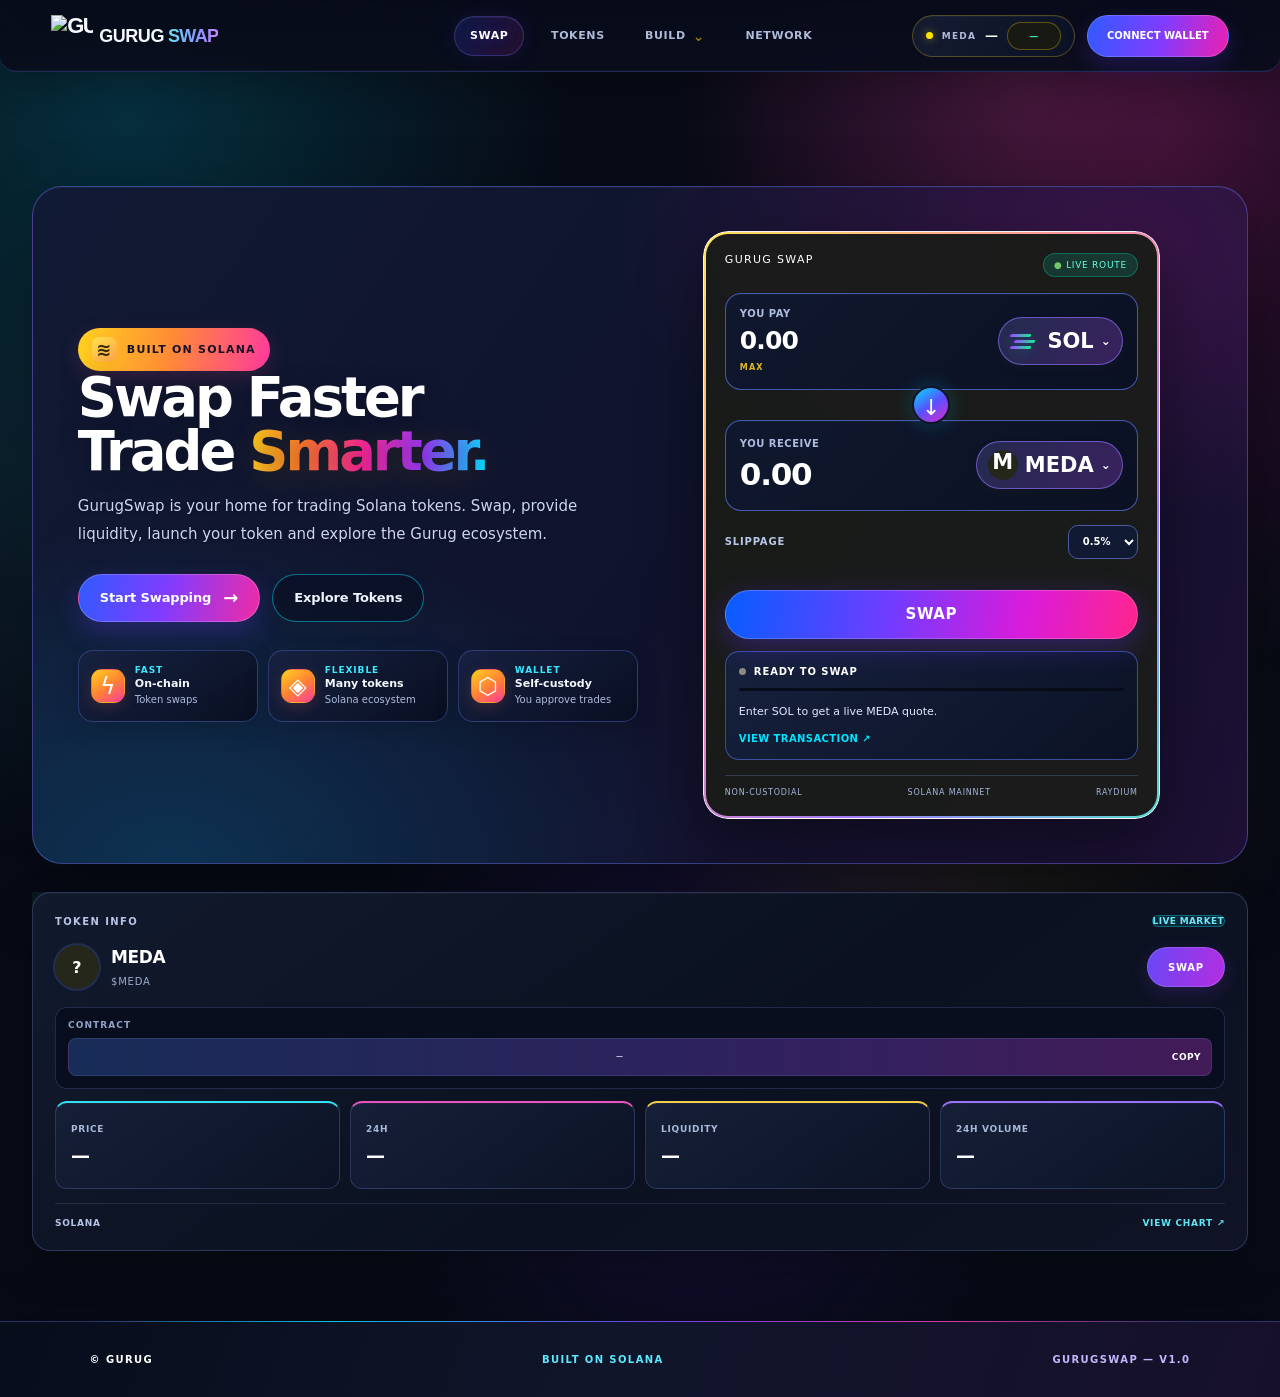
==== index.html @ 135da438 "chore: refresh script cache after token info fix" ====
<!doctype html>
<html lang="en">
<head>
  <meta charset="utf-8">
  <meta name="viewport" content="width=device-width, initial-scale=1">
  <meta name="theme-color" content="#fffbe4">
  <title>GURUG SWAP — SOL ↔ MEDA</title>
  <meta name="description" content="GURUG SWAP — swap SOL and MEDA on Solana.">
  <script>if(new URLSearchParams(location.search).has("embed"))document.documentElement.classList.add("swap-embed-mode");</script>
  <link rel="stylesheet" href="style.css?v=169">
  <script src="https://unpkg.com/@solana/web3.js@1.95.8/lib/index.iife.min.js"></script>
</head>
<body>
  <div class="site-glow"></div><div class="gurug-rain" aria-hidden="true"><i></i><i></i><i></i><i></i><i></i><i></i><i></i><i></i><i></i><i></i><i></i><i></i><i></i><i></i><i></i><i></i><i></i><i></i><i></i><i></i><i></i><i></i><i></i><i></i><i></i><i></i></div>
  <header class="topbar">
    <a class="brand" href="#" aria-label="GurugSwap home"><img class="brand-logo" src="https://raw.githubusercontent.com/Adakgunju/GurugSwap/main/assets/gurugswap-logo1.png?v=2" alt="GURUG mascot logo" /><span>GURUG<span class="accent">SWAP</span></span></a>
    <nav class="desktop-nav" aria-label="Main navigation">
      <a href="#swap" class="active">SWAP</a>
      <a href="#create-token">TOKENS</a>
      <details class="build-menu">
        <summary>BUILD <span>⌄</span></summary>
        <div class="build-menu-panel">
          <a href="#distributeTokens">Token Distribution</a>
          <a href="#liquidity">Liquidity Pool</a>
          <a href="#multi-airdrop">Multi Airdrop</a>
          <a href="#token-burn">Token Burn</a>
          <a href="#token-mint">Token Mint</a>
          <a href="#trading-bot">Trading Bot</a>
          <a href="#authority-manager">Token Authority</a>
        </div>
      </details>
      <a href="#links">NETWORK</a>
    </nav>
    <div class="top-actions">
      <div class="market-ticker" aria-label="MEDA market price"><span class="ticker-label">MEDA</span><strong id="gurugPrice">—</strong><span id="gurugChange" class="ticker-change">—</span></div>
      <button class="wallet-btn top-wallet" id="connectWallet" type="button">CONNECT WALLET</button>
      <button class="mobile-menu-btn" id="mobileMenuBtn" type="button" aria-expanded="false" aria-controls="mobileMenu">MENU</button>
    </div>
  </header>
  <div id="mobileMenu" class="mobile-menu" hidden>
    <a href="#create-token">TOKEN CREATION</a>
    <a href="#distributeTokens">TOKEN DISTRIBUTION</a>
    <a href="#liquidity">LIQUIDITY POOL</a>
    <a href="#swap">TOKEN SWAP</a>
    <a href="#multi-airdrop">MULTI AIRDROP</a>
    <a href="#token-burn">TOKEN BURN</a>
    <a href="#token-mint" onclick="document.getElementById('token-mint')?.scrollIntoView({behavior:'smooth',block:'start'}); return false;">TOKEN MINT</a>
    <a href="#trading-bot">TRADING BOT</a>
    <a href="#authority-manager" onclick="document.getElementById('authority-manager')?.scrollIntoView({behavior:'smooth',block:'start'}); return false;">TOKEN AUTHORITY</a>
    <a href="#links">GURUG NETWORK</a>
  </div>
  <script>
    // EARLY NAVIGATION GUARD
    // Keep core navigation independent from feature scripts.
    (() => {
      const menuButton = document.getElementById("mobileMenuBtn");
      const mobileMenu = document.getElementById("mobileMenu");

      if (menuButton && mobileMenu) {
        menuButton.addEventListener("click", () => {
          const open = mobileMenu.hidden;
          mobileMenu.hidden = !open;
          menuButton.setAttribute("aria-expanded", String(open));
          menuButton.textContent = open ? "CLOSE" : "MENU";
        });
      }

    })();
  </script>
  <main>
    <section class="hero platform-header">
      <div class="hero-copy">
        <div class="hero-identity">
          <p class="hero-tagline">SOLANA TOKEN TRADING &amp; CREATION</p>
          <h1>GURUG<span>SWAP</span></h1>
          <p class="hero-network"><span class="solana-mark" aria-hidden="true"><img src="assets/solana-gold-logo-64.png" alt=""></span><span>BUILT ON <b>SOLANA</b></span></p>
          <button class="wallet-btn hero-wallet" id="heroConnectWallet" type="button">CONNECT WALLET</button>
        </div>
        <div class="platform-note">
          <span>NON-CUSTODIAL</span><span>SOLANA MAINNET</span><span>RAYDIUM POWERED</span>
        </div>
      </div>
    </section>
    <div class="workspace-shell">
      <div class="workspace-main">
    <section id="swap" class="swap-section">
      <div class="landing-stage">
        <div class="landing-copy">
          <div class="landing-kicker"><span class="solana-mini">≋</span> BUILT ON SOLANA</div>
          <h2>Swap Faster<br>Trade <span class="section-title-accent">Smarter.</span></h2>
          <p>GurugSwap is your home for trading Solana tokens. Swap, provide liquidity, launch your token and explore the Gurug ecosystem.</p>
          <div class="landing-cta">
            <a class="landing-primary" href="#swap">Start Swapping <span>→</span></a>
            <a class="landing-secondary" href="#token-info">Explore Tokens</a>
          </div>
          <div class="landing-stats">
            <div><span class="stat-symbol">ϟ</span><div><small>FAST</small><strong>On-chain</strong><em>Token swaps</em></div></div>
            <div><span class="stat-symbol">◈</span><div><small>FLEXIBLE</small><strong>Many tokens</strong><em>Solana ecosystem</em></div></div>
            <div><span class="stat-symbol">⬡</span><div><small>WALLET</small><strong>Self-custody</strong><em>You approve trades</em></div></div>
          </div>
        </div>
      <div class="swap-layout">
        <div class="swap-card">
          <div class="card-head"><span>GURUG SWAP</span><span class="live-dot">● LIVE ROUTE</span></div>
          <div class="token-box">
            <div><small id="fromLabel">YOU PAY</small><input id="solAmount" class="swap-input" inputmode="decimal" type="number" min="0" step="0.001" placeholder="0.00"><div class="balance-row"><div id="fromBalance" class="token-balance" hidden></div><button id="maxButton" class="max-button" type="button">MAX</button></div></div>
            <button class="token token-select sol-token" id="fromTokenButton" type="button" aria-haspopup="dialog" aria-controls="tokenPicker"><span class="sol-logo" aria-hidden="true"><i></i><i></i><i></i></span><span id="fromTokenSymbol">SOL</span><b>⌄</b></button>
          </div>
          <button class="arrow" id="swapDirection" type="button" aria-label="Swap direction">↓</button>
          <div class="token-box">
            <div><small id="toLabel">YOU RECEIVE</small><strong id="gurugAmount">0.00</strong><div id="toBalance" class="token-balance" hidden></div></div>
            <button class="token token-select gurug-token" id="toTokenButton" type="button" aria-haspopup="dialog" aria-controls="tokenPicker"><span class="token-fallback token-dynamic-icon" aria-hidden="true">M</span><span id="toTokenSymbol">MEDA</span><b>⌄</b></button>
          </div>

          <div id="tokenPicker" class="token-picker" hidden role="dialog" aria-modal="true" aria-labelledby="tokenPickerTitle">
            <div class="token-picker-head"><strong id="tokenPickerTitle">SELECT TOKEN</strong><button id="closeTokenPicker" type="button" aria-label="Close">×</button></div>
            <input id="tokenSearch" class="token-search" type="search" placeholder="Search token or paste mint address" autocomplete="off">
            <div id="tokenList" class="token-list"></div>
          </div>
          <div class="swap-meta"><span>SLIPPAGE</span><select id="slippage"><option value="0.5">0.5%</option><option value="1">1%</option><option value="2">2%</option></select></div>
          <button class="connect" id="swapButton" type="button">SWAP</button>
          <div id="swapStatus" class="swap-status">
            <div class="swap-status-top"><span class="swap-status-dot"></span><span id="swapStatusLabel">READY TO SWAP</span></div>
            <div class="swap-progress"><span id="swapProgressFill"></span></div>
            <div id="swapStatusMessage" class="swap-status-message">Enter SOL to get a live MEDA quote.</div>
            <a id="swapTxLink" class="swap-tx-link" href="#" target="_blank" rel="noopener noreferrer" hidden>VIEW TRANSACTION ↗</a>
          </div>
          <div class="card-foot"><span>NON-CUSTODIAL</span><span>SOLANA MAINNET</span><span>RAYDIUM</span></div>
        </div>

        <div class="landing-mascot" aria-hidden="true">
          <div class="mascot-orbit orbit-one"></div><div class="mascot-orbit orbit-two"></div>
          <img src="https://raw.githubusercontent.com/Adakgunju/Gurug/main/assets/logo/gurug-logo2.png" alt="">
          <div class="mascot-caption">GURUG <span>BEYOND SWAP</span></div>
        </div>
      </div>
    </section>

    <section class="landing-feature-grid" aria-label="GurugSwap features">
      <a class="landing-feature feature-swap" href="#swap"><span class="feature-icon">↔</span><span><strong>Swap</strong><small>Trade SOL, MEDA and supported Solana tokens.</small></span><b>→</b></a>
      <a class="landing-feature feature-liquidity" href="#liquidity"><span class="feature-icon">◉</span><span><strong>Liquidity Pool</strong><small>Explore liquidity tools and pool management.</small></span><b>→</b></a>
      <a class="landing-feature feature-create" href="#create-token"><span class="feature-icon">◇</span><span><strong>Token Creation</strong><small>Launch and manage your Solana token.</small></span><b>→</b></a>
      <a class="landing-feature feature-tools" href="#multi-airdrop"><span class="feature-icon">✦</span><span><strong>More on Gurug</strong><small>Airdrop, burn, mint and token authority tools.</small></span><b>→</b></a>
    </section>
    <section id="token-info" class="token-info-section" aria-label="Token information">
      <div class="token-info-card">
        <div class="token-info-head">
          <span>TOKEN INFO</span>
          <span id="tokenInfoStatus" class="token-info-status">LIVE MARKET</span>
        </div>
        <div class="token-info-main">
          <div id="tokenInfoIdentity" class="token-info-identity">
            <span class="token-info-icon token-info-placeholder">?</span>
            <div><strong id="tokenInfoName">MEDA</strong><small id="tokenInfoSymbol">$MEDA</small></div>
          </div>
          <button id="tokenInfoSwap" class="token-info-swap" type="button">SWAP</button>
        </div>
        <div class="token-info-contract">
          <span>CONTRACT</span>
          <button id="tokenInfoCopy" type="button"><code id="tokenInfoMint">—</code><b id="tokenInfoCopyText">COPY</b></button>
        </div>
        <div class="token-info-stats">
          <div><span>PRICE</span><strong id="tokenInfoPrice">—</strong></div>
          <div><span>24H</span><strong id="tokenInfoChange">—</strong></div>
          <div><span>LIQUIDITY</span><strong id="tokenInfoLiquidity">—</strong></div>
          <div><span>24H VOLUME</span><strong id="tokenInfoVolume">—</strong></div>
        </div>
        <div class="token-info-foot">
          <span id="tokenInfoNetwork">SOLANA</span>
          <a id="tokenInfoChart" href="#" target="_blank" rel="noopener noreferrer">VIEW CHART ↗</a>
        </div>
      </div>
    </section>

    <section id="multi-airdrop" class="platform-placeholder-section" aria-label="Multi airdrop">
      <div class="platform-placeholder-head">
        <div class="platform-section-kicker">05 / MULTI AIRDROP</div>
        <h2>Multi <span class="section-title-accent">Airdrop.</span></h2>
        <p>Send your SPL tokens to multiple Solana wallets in one batch.</p>
      </div>
      <div id="multiAirdropApp"></div>
    </section>
<section id="trading-bot" class="trading-bot-section" aria-label="Automated trading bot">
      <div class="trading-bot-intro">
        <div class="platform-section-kicker">11 / TRADING BOT</div>
        <h2>Automate your <span class="section-title-accent">strategy.</span></h2>
        <p>Run rule-based Solana trades with clear limits, scheduled execution and full transaction history.</p>
      </div>

      <div class="trading-bot-card">
        <div class="trading-bot-head">
          <div>
            <span class="trading-bot-kicker">GURUG BOT</span>
            <h3>Automated <span>Trading</span></h3>
            <p>Built for DCA, target-price entries and controlled buy/sell strategies.</p>
          </div>
          <div class="trading-bot-status-pill"><i></i><span id="botBackendStatus">BACKEND NOT CONNECTED</span></div>
        </div>

        <div class="bot-strategy-grid" role="tablist" aria-label="Trading strategy">
          <button class="bot-strategy active" type="button" data-strategy="dca">
            <span>01</span><strong>DCA</strong><small>Buy at a fixed interval.</small>
          </button>
          <button class="bot-strategy" type="button" data-strategy="target">
            <span>02</span><strong>TARGET PRICE</strong><small>Trade when your target price is reached.</small>
          </button>
          <button class="bot-strategy" type="button" data-strategy="advanced" disabled>
            <span>03</span><strong>ADVANCED</strong><small>Combine limits, stops and profit targets.</small>
          </button>
        </div>

        <div class="bot-form-grid">
          <label class="bot-field bot-field-wide">
            <small>TOKEN MINT ADDRESS</small>
            <input id="botTokenMint" type="text" value="FxQcV3edL21VLkCAehv1BN8sfvo1zLfoU3mpPZPjvRZe" placeholder="Solana token mint address" autocomplete="off" spellcheck="false" aria-describedby="botTokenMintHelp">
            <span id="botTokenMintHelp" class="bot-field-help">Configured mint: FxQcV3edL21VLkCAehv1BN8sfvo1zLfoU3mpPZPjvRZe. The Cloudflare Worker must allow this mint before live trading.</span>
          </label>

          <label class="bot-field">
            <small>SIDE</small>
            <select id="botSide"><option value="buy">BUY</option><option value="sell">SELL</option></select>
          </label>

          <label class="bot-field">
            <small>TRADE AMOUNT (SOL)</small>
            <input id="botTradeAmount" type="number" min="0" step="0.001" placeholder="0.10">
          </label>

          <label class="bot-field" id="botIntervalField">
            <small>INTERVAL</small>
            <select id="botInterval">
              <option value="60">Every 1 minute</option>
              <option value="300" selected>Every 5 minutes</option>
              <option value="900">Every 15 minutes</option>
              <option value="1800">Every 30 minutes</option>
              <option value="3600">Every 1 hour</option>
            </select>
          </label>

          <label class="bot-field">
            <small>MAX TRADES</small>
            <input id="botMaxTrades" type="number" min="1" step="1" value="10">
          </label>

          <label class="bot-field bot-target-field">
            <small>TARGET PRICE (USD)</small>
            <input id="botTargetPrice" type="number" min="0" step="0.00000001" placeholder="0.00000000">
          </label>

          <label class="bot-field bot-advanced-field">
            <small>STOP LOSS (USD)</small>
            <input id="botStopLoss" type="number" min="0" step="0.1" placeholder="5">
          </label>

          <label class="bot-field bot-advanced-field">
            <small>TAKE PROFIT (USD)</small>
            <input id="botTakeProfit" type="number" min="0" step="0.1" placeholder="10">
          </label>

          <label class="bot-field">
            <small>MAX TOTAL SPEND (SOL)</small>
            <input id="botMaxSpend" type="number" min="0" step="0.01" placeholder="1.00">
          </label>
        </div>

        <div class="bot-safety-box">
          <div><i>!</i><strong>24/7 AUTOMATION REQUIRES THE GURUG BOT BACKEND</strong></div>
          <p>This interface connects to the Gurug Cloudflare bot backend for scheduled execution. Your Phantom private key must never be placed in this page or stored as plain text in the database.</p>
        </div>

        <div class="bot-actions">
          <button id="botSaveButton" class="bot-secondary" type="button">SAVE STRATEGY</button>
          <button id="botStartButton" class="bot-primary" type="button" disabled>START BOT</button>
        </div>

        <div id="botStatusCard" class="bot-status-card">
          <div class="bot-status-top"><span class="bot-status-dot"></span><strong id="botStatusLabel">READY</strong><span id="botStatusMeta">No active bot</span></div>
          <div id="botStatusMessage">Configure your strategy above. Live execution is controlled by the Gurug Cloudflare bot backend.</div>
        </div>

        <div class="bot-history">
          <div class="bot-history-head"><strong>TRADE HISTORY</strong><span>LIVE BACKEND RECORDS</span></div>
          <div class="bot-history-empty">No automated trades yet.</div>
        </div>


        <div class="trading-bot-foot"><span>RULE-BASED</span><span>NON-CUSTODIAL UI</span><span>SOLANA MAINNET</span></div>
      </div>
    </section>

    <section id="links" class="links-section">
      <div class="links-heading">
  <div class="platform-section-kicker">06 / GURUG NETWORK</div>
  <h2>Gurug <span>Network.</span></h2>
  <p>Explore the Gurug ecosystem — SNS, Arcade, Mining and community.</p>
</div>
      <div class="link-grid">
        <a class="link-card" href="https://gurugsol.xyz/" target="_blank" rel="noopener noreferrer"><span>01 / OFFICIAL</span><strong>WEBSITE</strong><em>↗</em></a>
        <a class="link-card" href="https://dexscreener.com/solana/gfhc3jcwbmgrxuux2wpc2dflbl7dq1n6j1uhwwhcttgg" target="_blank" rel="noopener noreferrer"><span>02 / MARKET</span><strong>CHART</strong><em>↗</em></a>
        <a class="link-card" href="https://x.com/gurugsol" target="_blank" rel="noopener noreferrer"><span>03 / FOLLOW</span><strong>𝕏 / X</strong><em>↗</em></a>
        <a class="link-card" href="https://www.facebook.com/gurugsol/" target="_blank" rel="noopener noreferrer"><span>04 / FOLLOW</span><strong>FACEBOOK</strong><em>↗</em></a>
        <a class="link-card" href="https://t.me/gurugsol" target="_blank" rel="noopener noreferrer"><span>05 / COMMUNITY</span><strong>TELEGRAM</strong><em>↗</em></a>
        <a class="link-card" href="https://dexscreener.com/solana/4sDXjyUx2XGmuJbAUZLwZbGD58zsERtP3YyL4L5xNZh3" target="_blank" rel="noopener noreferrer"><span>06 / TRACK</span><strong>GSWAP MARKET</strong><em>↗</em></a>
      </div>
      <div class="universe-feature-grid">
        <a class="universe-feature" href="https://adakgunju.github.io/Gurug/gellog/" target="_blank" rel="noopener noreferrer">
          <span>07 / PLAY</span><strong>GURUG ARCADE</strong><p>PLAY THE SPACE SHOOTER.</p><em>↗</em>
        </a>
        <a class="universe-feature" href="https://adakgunju.github.io/Gurug/" target="_blank" rel="noopener noreferrer">
          <span>08 / EXPLORE</span><strong>GURUG MINING</strong><p>ENTER THE GURUG WORLD.</p><em>↗</em>
        </a>
      </div>
    </section>

    <section id="token-burn" class="platform-placeholder-section token-burn-section" aria-label="Token burn">
      <div class="platform-placeholder-head">
        <div class="platform-section-kicker">08 / TOKEN BURN</div>
        <h2>Burn <span class="section-title-accent">Tokens.</span></h2>
        <p>Permanently remove your SPL tokens from circulation on Solana.</p>
      </div>
      <div id="tokenBurnApp"></div>
    </section>

    <section id="authority-manager" class="platform-placeholder-section token-authority-section" aria-label="Token authority manager">
      <div class="platform-placeholder-head">
        <div class="platform-section-kicker">09 / TOKEN AUTHORITY</div>
        <h2>Manage your token <span class="section-title-accent">authorities.</span></h2>
        <p>View, change or permanently revoke the Mint Authority and Freeze Authority for your Solana token.</p>
      </div>
      <div id="tokenAuthorityApp"></div>
    </section>

    <section id="partner-ads" class="partner-ads">
      <div class="partner-ads-heading">
        <div class="platform-section-kicker">07 / PARTNER ADS</div>
        <h2>Partner <span>Ads.</span></h2>
        <p>Support the Gurug ecosystem with advertising. Reach the Solana community through GurugSwap.</p>
      </div>
      <div class="partner-ads-grid">
        <a class="partner-ad-card" href="#" aria-label="Partner advertising slot 01"><span>01 / SPONSOR</span><strong>YOUR AD HERE</strong><em>↗</em></a>
        <a class="partner-ad-card" href="#" aria-label="Partner advertising slot 02"><span>02 / SPONSOR</span><strong>YOUR AD HERE</strong><em>↗</em></a>
        <a class="partner-ad-card" href="#" aria-label="Partner advertising slot 03"><span>03 / SPONSOR</span><strong>YOUR AD HERE</strong><em>↗</em></a>
        <a class="partner-ad-card" href="#" aria-label="Partner advertising slot 04"><span>04 / SPONSOR</span><strong>YOUR AD HERE</strong><em>↗</em></a>
        <a class="partner-ad-card" href="#" aria-label="Partner advertising slot 05"><span>05 / SPONSOR</span><strong>YOUR AD HERE</strong><em>↗</em></a>
        <a class="partner-ad-card" href="#" aria-label="Partner advertising slot 06"><span>06 / SPONSOR</span><strong>YOUR AD HERE</strong><em>↗</em></a>
      </div>
    </section>

    <section id="about" class="about">
      <div class="about-inner">
        <div class="big-type-wrap">
          <div class="about-kicker">08 / ABOUT GURUG</div>
          <div class="big-type">Think.<br>Swap.<br><span>Gurug.</span></div>
        </div>
        <div class="about-copy"><div class="about-line"></div><p>Gurug is a meme character with a questionable plan and a very confident face.</p><p>Built on Solana and built for fun, GurugSwap is the first brick of the Gurug web universe.</p><div class="about-meta"><span>CHAIN <b>SOLANA</b></span><span>ASSET <b>$GSWAP</b></span><span>MOOD <b>UNSERIOUS</b></span></div></div>
      </div>
    </section>
      </div>
    </div>
  </main>
  <footer><span>© GURUG</span><span>BUILT ON SOLANA</span><span>GURUGSWAP — V1.0</span></footer>
  <script src="script.js?v=67"></script>
  <script src="create-token-v15.js?v=27"></script>
  <script src="distribute-token.js?v=7"></script>
  <script src="multi-airdrop.js?v=25"></script>
  <script src="liquidity-token.js?v=24"></script>
  <script src="token-burn.js?v=17"></script>
  <script src="token-authority.js?v=6"></script>
  <script src="token-mint.js?v=25"></script>
  <script src="trading-bot.js?v=22"></script>
  <!-- Multi-wallet staging panel intentionally not loaded on the public swap site. -->


    <style id="single-section-view-styles">
      /* Platform workspace: show one menu section at a time. Feature scripts and DOM IDs remain unchanged. */
      .workspace-main.single-section-view{
        min-height:calc(100vh - 82px)!important;
        padding-top:40px!important;
      }
      .workspace-main.single-section-view > section{
        display:none!important;
        margin-top:0!important;
        margin-bottom:0!important;
        width:100%!important;
      }
      .workspace-main.single-section-view > section.single-section-active{
        display:block!important;
      }
      .workspace-main.single-section-view > #token-info.single-section-companion{
        display:block!important;
      }
      /* Token Info is a Swap-only companion; never leak it into other tool pages. */
      .workspace-main.single-section-view > #token-info:not(.single-section-companion){
        display:none!important;
      }
      .workspace-main.single-section-view > #swap.single-section-active{
        margin-bottom:28px!important;
      }
      .workspace-main.single-section-view > #token-info.single-section-companion{
        margin-top:28px!important;
      }
      .workspace-main.single-section-view .swap-intro-inner,
      .workspace-main.single-section-view .platform-placeholder-head,
      .workspace-main.single-section-view .links-heading,
      .workspace-main.single-section-view .partner-ads-heading{
        margin-bottom:28px!important;
      }
      @media(max-width:850px){
        .workspace-main.single-section-view{
          min-height:calc(100vh - 76px)!important;
          padding-top:36px!important;
        }
        .workspace-main.single-section-view > section.single-section-active{
          padding-top:28px!important;
          box-sizing:border-box!important;
        }
        .workspace-main.single-section-view > section.single-section-active > .platform-placeholder-head,
        .workspace-main.single-section-view > section.single-section-active > .trading-bot-intro,
        .workspace-main.single-section-view > section.single-section-active > .create-token-head{
          margin-top:0!important;
        }
        .workspace-main.single-section-view > section.single-section-active{
          min-height:0!important;
        }
        .workspace-main.single-section-view > #token-info.single-section-companion{
          margin-top:20px!important;
        }
      }
      @media(max-width:520px){
        .workspace-main.single-section-view{
          padding-top:32px!important;
        }
        .workspace-main.single-section-view > section.single-section-active{
          padding-top:24px!important;
        }
      }
    </style>

    <script>
      // Close the BUILD dropdown as soon as a destination is selected.
      (() => {
        const buildMenu = document.querySelector(".topbar .build-menu");
        if (!buildMenu) return;

        buildMenu.querySelectorAll(".build-menu-panel a").forEach(link => {
          link.addEventListener("click", () => {
            buildMenu.open = false;
          });
        });

        // Also dismiss the dropdown when clicking anywhere outside it or pressing Escape.
        document.addEventListener("click", event => {
          if (buildMenu.open && !buildMenu.contains(event.target)) {
            buildMenu.open = false;
          }
        });
        document.addEventListener("keydown", event => {
          if (event.key === "Escape" && buildMenu.open) {
            buildMenu.open = false;
            buildMenu.querySelector("summary")?.focus();
          }
        });
      })();

      // Single-section platform navigation.
      (() => {
        const menuTargets = [
          "create-token","distributeTokens","liquidity","swap",
          "multi-airdrop","token-burn","token-mint","authority-manager",
          "trading-bot","multi-token-bot","links"
        ];

        function showSection(targetId, updateHash = true) {
          const main = document.querySelector(".workspace-main");
          const target = document.getElementById(targetId);
          if (!main || !target) return false;

          main.classList.add("single-section-view");

          main.querySelectorAll(":scope > section").forEach(section => {
            const active = section.id === targetId;
            const companion = targetId === "swap" && section.id === "token-info";
            section.classList.toggle("single-section-active", active);
            section.classList.toggle("single-section-companion", companion);
            section.setAttribute("aria-hidden", active || companion ? "false" : "true");
            // Enforce the one-page view inline as well, so older/conflicting CSS
            // cannot leave Token Info visible when another tool is selected.
            section.style.setProperty("display", active || companion ? "block" : "none", "important");
          });

          document.querySelectorAll(".workspace-nav, #mobileMenu a").forEach(link => {
            const active = link.getAttribute("href") === "#" + targetId;
            link.classList.toggle("active", active);
            if (active) link.setAttribute("aria-current", "page");
            else link.removeAttribute("aria-current");
          });

          if (updateHash) history.replaceState(null, "", "#" + targetId);

          const menu = document.getElementById("mobileMenu");
          const menuBtn = document.getElementById("mobileMenuBtn");
          if (menu && !menu.hidden) {
            menu.hidden = true;
            menuBtn?.setAttribute("aria-expanded", "false");
            if (menuBtn) menuBtn.textContent = "MENU";
          }

          const topbar = document.querySelector(".topbar");
          const offset = (topbar?.offsetHeight || 76) + 10;
          const y = target.getBoundingClientRect().top + window.scrollY - offset;
          window.scrollTo({top: Math.max(0, y), behavior:"smooth"});
          return true;
        }

        window.gurugNavigate = function(targetId) {
          if (!menuTargets.includes(targetId)) return;
          if (showSection(targetId, true)) return;
          setTimeout(() => showSection(targetId, true), 100);
          setTimeout(() => showSection(targetId, true), 500);
        };

        function bindNavigation() {
          document.querySelectorAll(".workspace-nav, #mobileMenu a").forEach(link => {
            if (link.dataset.gurugNavBound) return;
            link.dataset.gurugNavBound = "1";
            link.addEventListener("click", event => {
              const href = link.getAttribute("href") || "";
              if (!href.startsWith("#")) return;
              const targetId = href.slice(1);
              if (!menuTargets.includes(targetId)) return;
              event.preventDefault();
              event.stopPropagation();
              window.gurugNavigate(targetId);
            });
          });
        }

        function initNavigation() {
          bindNavigation();
          const hash = window.location.hash.replace(/^#/, "");
          const targetId = menuTargets.includes(hash) ? hash : "swap";
          window.gurugNavigate(targetId);
        }

        window.addEventListener("hashchange", () => {
          const hash = window.location.hash.replace(/^#/, "");
          if (menuTargets.includes(hash)) window.gurugNavigate(hash);
        });

        if (document.readyState === "loading") {
          document.addEventListener("DOMContentLoaded", initNavigation, {once:true});
        } else {
          initNavigation();
        }
      })();
    </script>
</body>
</html>
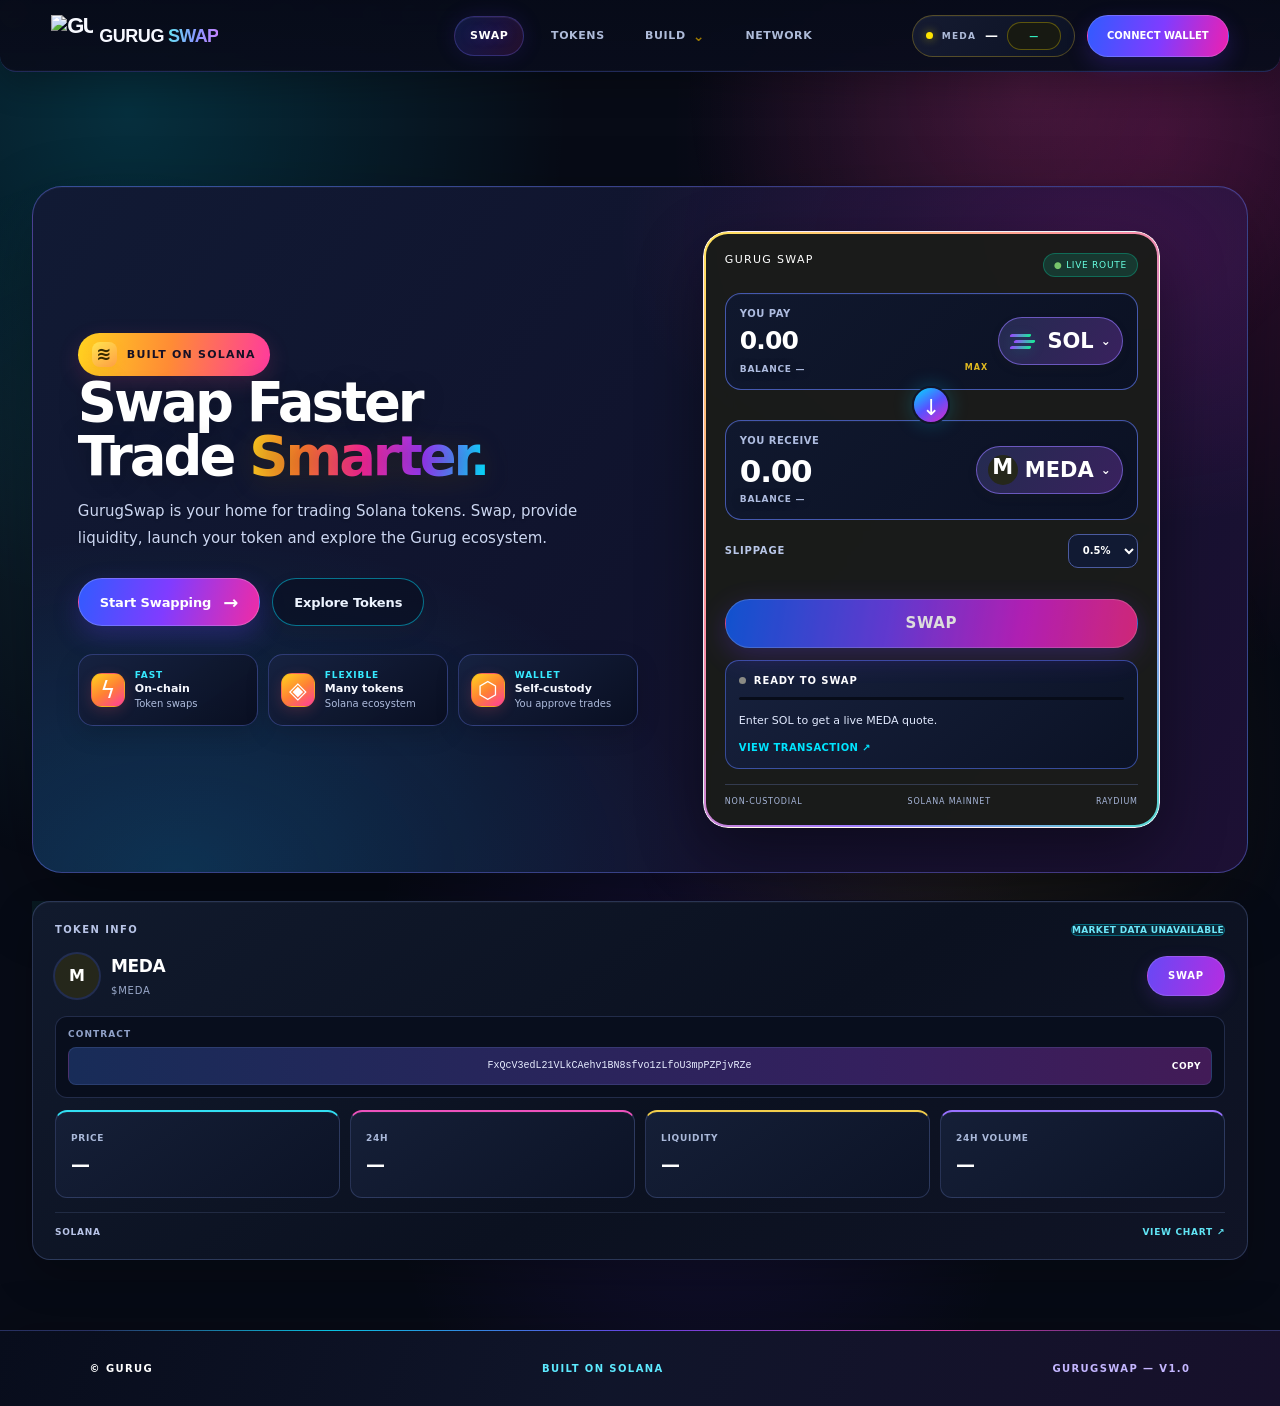
==== commit 87f379f9: "chore: refresh script cache after picker parsing fix" ====
--- a/index.html
+++ b/index.html
@@ -359,7 +359,7 @@
     </div>
   </main>
   <footer><span>© GURUG</span><span>BUILT ON SOLANA</span><span>GURUGSWAP — V1.0</span></footer>
-  <script src="script.js?v=67"></script>
+  <script src="script.js?v=69"></script>
   <script src="create-token-v15.js?v=27"></script>
   <script src="distribute-token.js?v=7"></script>
   <script src="multi-airdrop.js?v=25"></script>
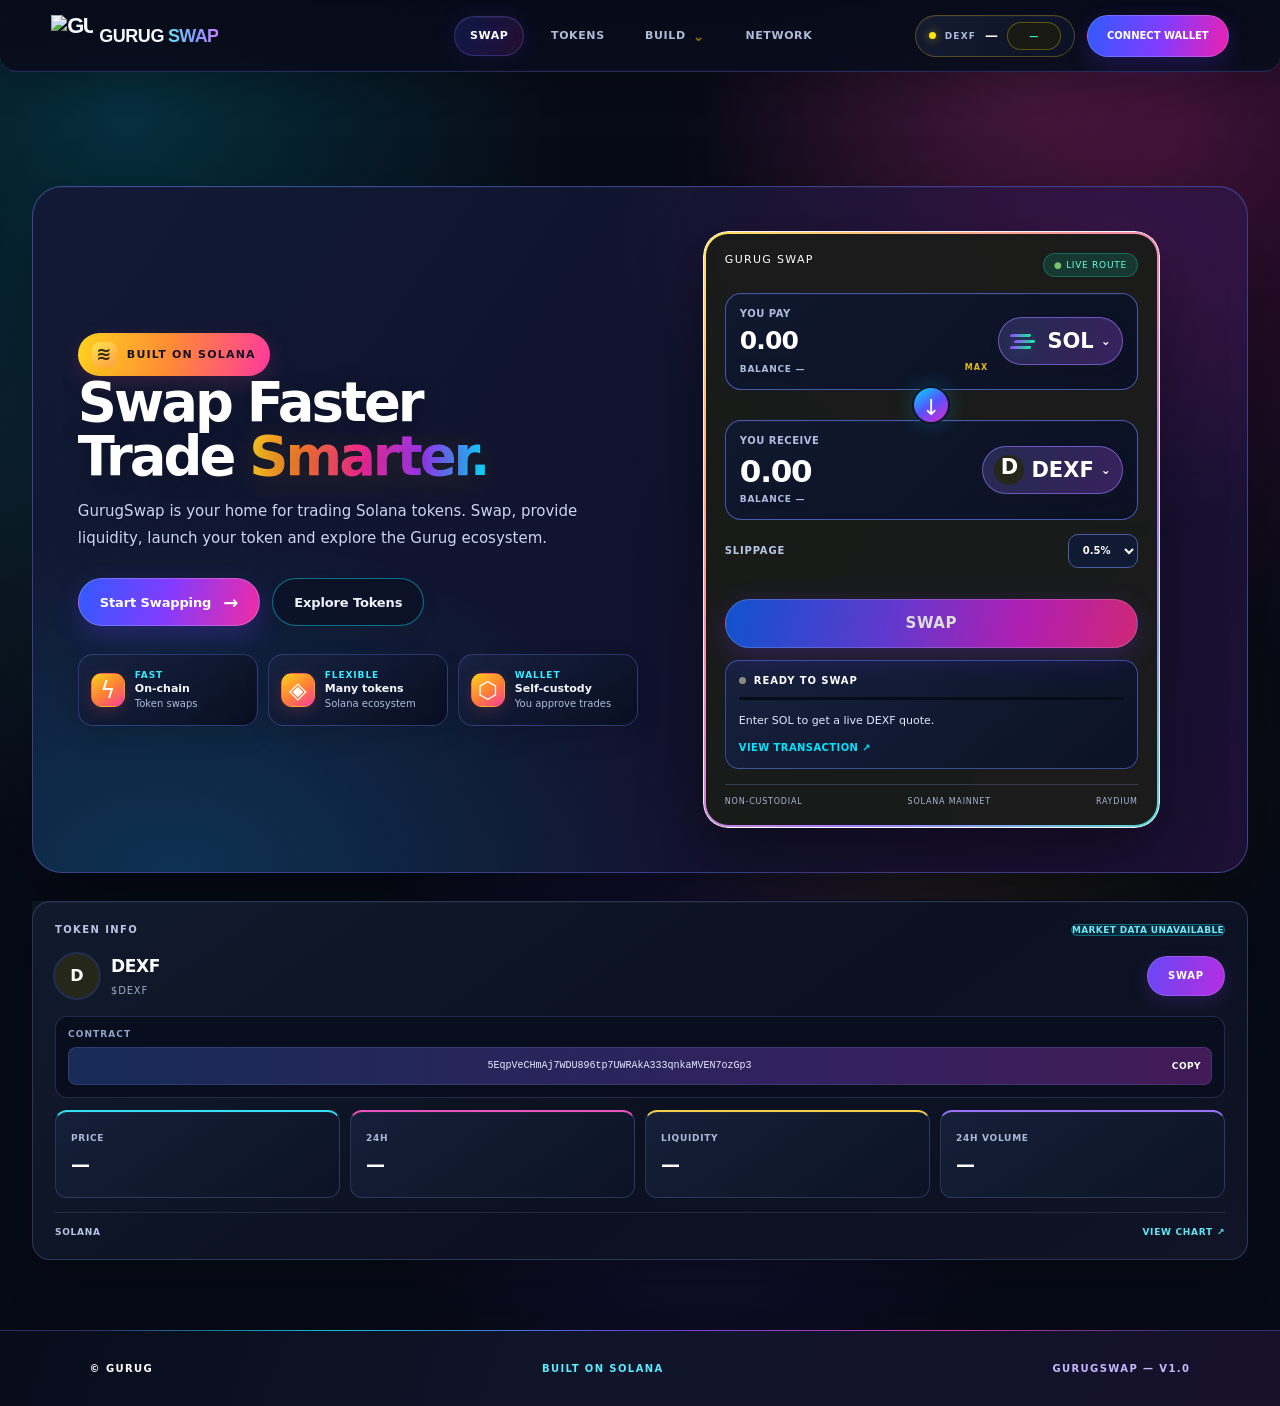
==== commit c47fcb20: "feat: update GurugSwap swap labels to DEXF" ====
--- a/index.html
+++ b/index.html
@@ -4,8 +4,8 @@
   <meta charset="utf-8">
   <meta name="viewport" content="width=device-width, initial-scale=1">
   <meta name="theme-color" content="#fffbe4">
-  <title>GURUG SWAP — SOL ↔ MEDA</title>
-  <meta name="description" content="GURUG SWAP — swap SOL and MEDA on Solana.">
+  <title>GURUG SWAP — SOL ↔ DEXF</title>
+  <meta name="description" content="GURUG SWAP — swap SOL and DEXF on Solana.">
   <script>if(new URLSearchParams(location.search).has("embed"))document.documentElement.classList.add("swap-embed-mode");</script>
   <link rel="stylesheet" href="style.css?v=169">
   <script src="https://unpkg.com/@solana/web3.js@1.95.8/lib/index.iife.min.js"></script>
@@ -32,7 +32,7 @@
       <a href="#links">NETWORK</a>
     </nav>
     <div class="top-actions">
-      <div class="market-ticker" aria-label="MEDA market price"><span class="ticker-label">MEDA</span><strong id="gurugPrice">—</strong><span id="gurugChange" class="ticker-change">—</span></div>
+      <div class="market-ticker" aria-label="DEXF market price"><span class="ticker-label">DEXF</span><strong id="gurugPrice">—</strong><span id="gurugChange" class="ticker-change">—</span></div>
       <button class="wallet-btn top-wallet" id="connectWallet" type="button">CONNECT WALLET</button>
       <button class="mobile-menu-btn" id="mobileMenuBtn" type="button" aria-expanded="false" aria-controls="mobileMenu">MENU</button>
     </div>
@@ -122,7 +122,7 @@
           <div id="swapStatus" class="swap-status">
             <div class="swap-status-top"><span class="swap-status-dot"></span><span id="swapStatusLabel">READY TO SWAP</span></div>
             <div class="swap-progress"><span id="swapProgressFill"></span></div>
-            <div id="swapStatusMessage" class="swap-status-message">Enter SOL to get a live MEDA quote.</div>
+            <div id="swapStatusMessage" class="swap-status-message">Enter SOL to get a live DEXF quote.</div>
             <a id="swapTxLink" class="swap-tx-link" href="#" target="_blank" rel="noopener noreferrer" hidden>VIEW TRANSACTION ↗</a>
           </div>
           <div class="card-foot"><span>NON-CUSTODIAL</span><span>SOLANA MAINNET</span><span>RAYDIUM</span></div>
@@ -137,7 +137,7 @@
     </section>
 
     <section class="landing-feature-grid" aria-label="GurugSwap features">
-      <a class="landing-feature feature-swap" href="#swap"><span class="feature-icon">↔</span><span><strong>Swap</strong><small>Trade SOL, MEDA and supported Solana tokens.</small></span><b>→</b></a>
+      <a class="landing-feature feature-swap" href="#swap"><span class="feature-icon">↔</span><span><strong>Swap</strong><small>Trade SOL, DEXF and supported Solana tokens.</small></span><b>→</b></a>
       <a class="landing-feature feature-liquidity" href="#liquidity"><span class="feature-icon">◉</span><span><strong>Liquidity Pool</strong><small>Explore liquidity tools and pool management.</small></span><b>→</b></a>
       <a class="landing-feature feature-create" href="#create-token"><span class="feature-icon">◇</span><span><strong>Token Creation</strong><small>Launch and manage your Solana token.</small></span><b>→</b></a>
       <a class="landing-feature feature-tools" href="#multi-airdrop"><span class="feature-icon">✦</span><span><strong>More on Gurug</strong><small>Airdrop, burn, mint and token authority tools.</small></span><b>→</b></a>
@@ -212,8 +212,8 @@
         <div class="bot-form-grid">
           <label class="bot-field bot-field-wide">
             <small>TOKEN MINT ADDRESS</small>
-            <input id="botTokenMint" type="text" value="FxQcV3edL21VLkCAehv1BN8sfvo1zLfoU3mpPZPjvRZe" placeholder="Solana token mint address" autocomplete="off" spellcheck="false" aria-describedby="botTokenMintHelp">
-            <span id="botTokenMintHelp" class="bot-field-help">Configured mint: FxQcV3edL21VLkCAehv1BN8sfvo1zLfoU3mpPZPjvRZe. The Cloudflare Worker must allow this mint before live trading.</span>
+            <input id="botTokenMint" type="text" value="5EqpVeCHmAj7WDU896tp7UWRAkA333qnkaMVEN7ozGp3" placeholder="Solana token mint address" autocomplete="off" spellcheck="false" aria-describedby="botTokenMintHelp">
+            <span id="botTokenMintHelp" class="bot-field-help">Configured mint: 5EqpVeCHmAj7WDU896tp7UWRAkA333qnkaMVEN7ozGp3. The Cloudflare Worker must allow this mint before live trading.</span>
           </label>
 
           <label class="bot-field">
@@ -359,7 +359,7 @@
     </div>
   </main>
   <footer><span>© GURUG</span><span>BUILT ON SOLANA</span><span>GURUGSWAP — V1.0</span></footer>
-  <script src="script.js?v=69"></script>
+  <script src="script.js?v=71"></script>
   <script src="create-token-v15.js?v=27"></script>
   <script src="distribute-token.js?v=7"></script>
   <script src="multi-airdrop.js?v=25"></script>
@@ -367,7 +367,7 @@
   <script src="token-burn.js?v=17"></script>
   <script src="token-authority.js?v=6"></script>
   <script src="token-mint.js?v=25"></script>
-  <script src="trading-bot.js?v=22"></script>
+  <script src="trading-bot.js?v=23"></script>
   <!-- Multi-wallet staging panel intentionally not loaded on the public swap site. -->
 
 
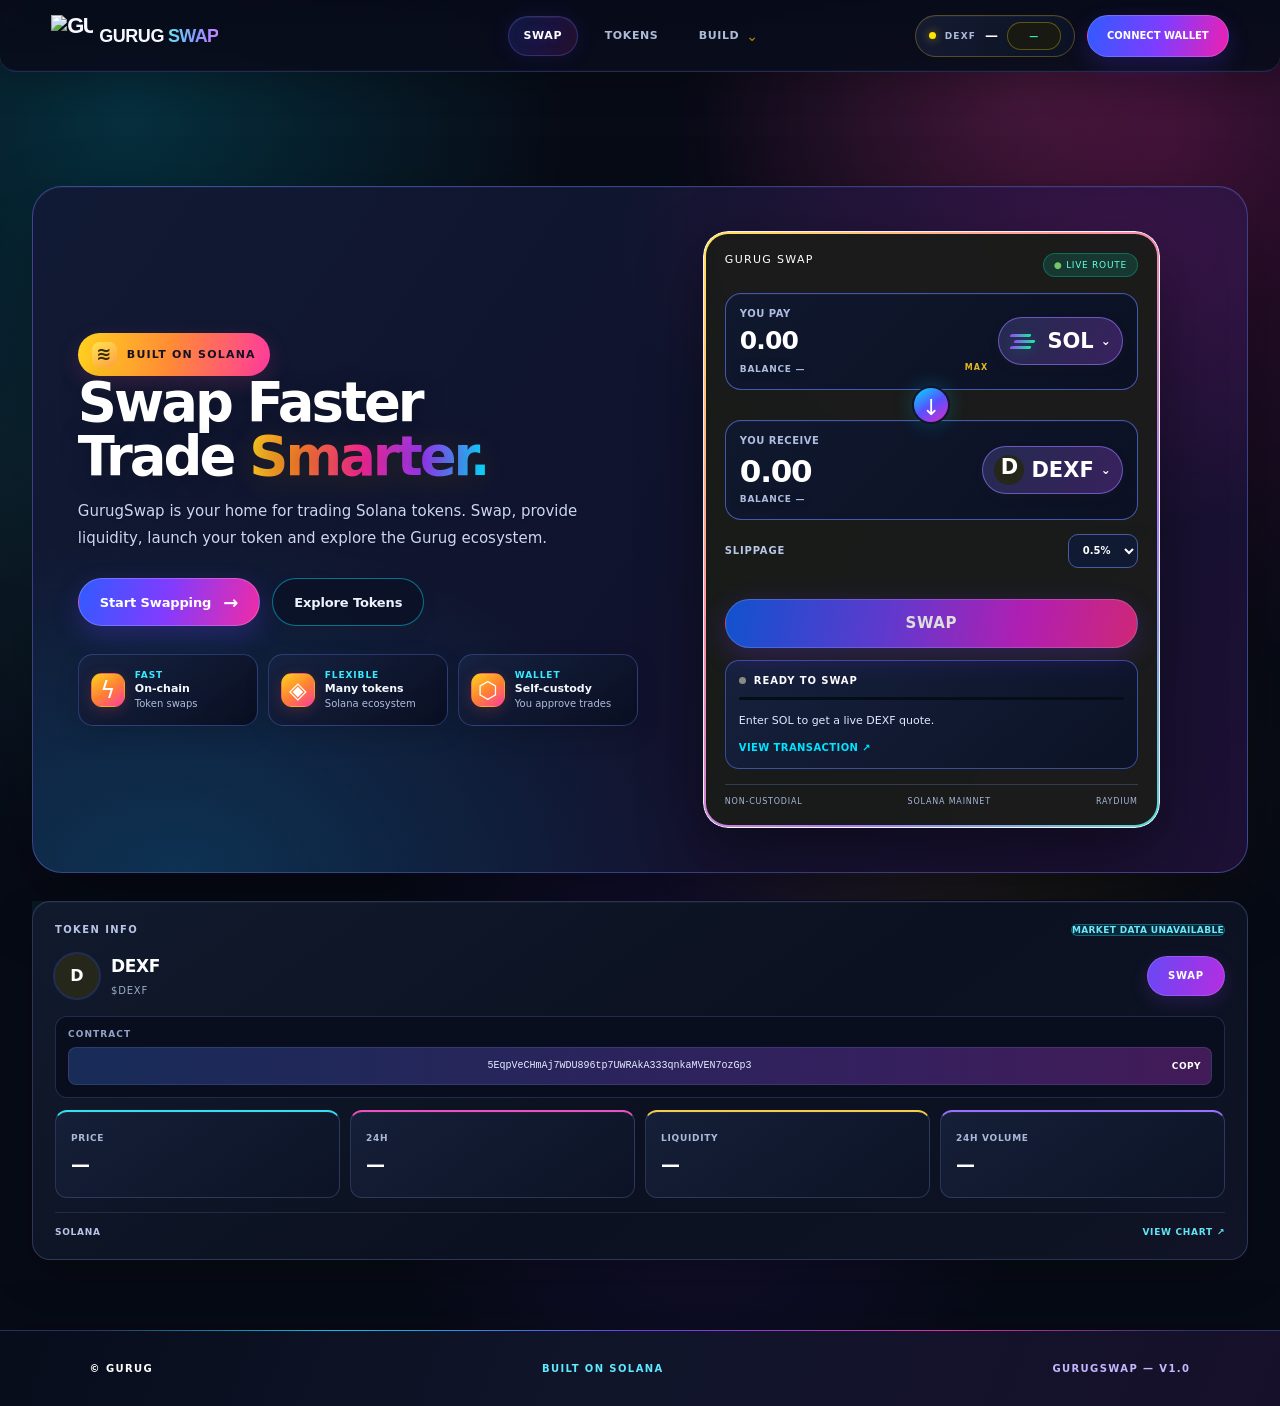
==== commit dd3b97f4: "chore: remove obsolete Gurug Network navigation and section" ====
--- a/index.html
+++ b/index.html
@@ -29,7 +29,6 @@
           <a href="#authority-manager">Token Authority</a>
         </div>
       </details>
-      <a href="#links">NETWORK</a>
     </nav>
     <div class="top-actions">
       <div class="market-ticker" aria-label="DEXF market price"><span class="ticker-label">DEXF</span><strong id="gurugPrice">—</strong><span id="gurugChange" class="ticker-change">—</span></div>
@@ -47,7 +46,6 @@
     <a href="#token-mint" onclick="document.getElementById('token-mint')?.scrollIntoView({behavior:'smooth',block:'start'}); return false;">TOKEN MINT</a>
     <a href="#trading-bot">TRADING BOT</a>
     <a href="#authority-manager" onclick="document.getElementById('authority-manager')?.scrollIntoView({behavior:'smooth',block:'start'}); return false;">TOKEN AUTHORITY</a>
-    <a href="#links">GURUG NETWORK</a>
   </div>
   <script>
     // EARLY NAVIGATION GUARD
@@ -285,30 +283,6 @@
 
 
         <div class="trading-bot-foot"><span>RULE-BASED</span><span>NON-CUSTODIAL UI</span><span>SOLANA MAINNET</span></div>
-      </div>
-    </section>
-
-    <section id="links" class="links-section">
-      <div class="links-heading">
-  <div class="platform-section-kicker">06 / GURUG NETWORK</div>
-  <h2>Gurug <span>Network.</span></h2>
-  <p>Explore the Gurug ecosystem — SNS, Arcade, Mining and community.</p>
-</div>
-      <div class="link-grid">
-        <a class="link-card" href="https://gurugsol.xyz/" target="_blank" rel="noopener noreferrer"><span>01 / OFFICIAL</span><strong>WEBSITE</strong><em>↗</em></a>
-        <a class="link-card" href="https://dexscreener.com/solana/gfhc3jcwbmgrxuux2wpc2dflbl7dq1n6j1uhwwhcttgg" target="_blank" rel="noopener noreferrer"><span>02 / MARKET</span><strong>CHART</strong><em>↗</em></a>
-        <a class="link-card" href="https://x.com/gurugsol" target="_blank" rel="noopener noreferrer"><span>03 / FOLLOW</span><strong>𝕏 / X</strong><em>↗</em></a>
-        <a class="link-card" href="https://www.facebook.com/gurugsol/" target="_blank" rel="noopener noreferrer"><span>04 / FOLLOW</span><strong>FACEBOOK</strong><em>↗</em></a>
-        <a class="link-card" href="https://t.me/gurugsol" target="_blank" rel="noopener noreferrer"><span>05 / COMMUNITY</span><strong>TELEGRAM</strong><em>↗</em></a>
-        <a class="link-card" href="https://dexscreener.com/solana/4sDXjyUx2XGmuJbAUZLwZbGD58zsERtP3YyL4L5xNZh3" target="_blank" rel="noopener noreferrer"><span>06 / TRACK</span><strong>GSWAP MARKET</strong><em>↗</em></a>
-      </div>
-      <div class="universe-feature-grid">
-        <a class="universe-feature" href="https://adakgunju.github.io/Gurug/gellog/" target="_blank" rel="noopener noreferrer">
-          <span>07 / PLAY</span><strong>GURUG ARCADE</strong><p>PLAY THE SPACE SHOOTER.</p><em>↗</em>
-        </a>
-        <a class="universe-feature" href="https://adakgunju.github.io/Gurug/" target="_blank" rel="noopener noreferrer">
-          <span>08 / EXPLORE</span><strong>GURUG MINING</strong><p>ENTER THE GURUG WORLD.</p><em>↗</em>
-        </a>
       </div>
     </section>
 
@@ -467,7 +441,6 @@
         const menuTargets = [
           "create-token","distributeTokens","liquidity","swap",
           "multi-airdrop","token-burn","token-mint","authority-manager",
-          "trading-bot","multi-token-bot","links"
         ];
 
         function showSection(targetId, updateHash = true) {
